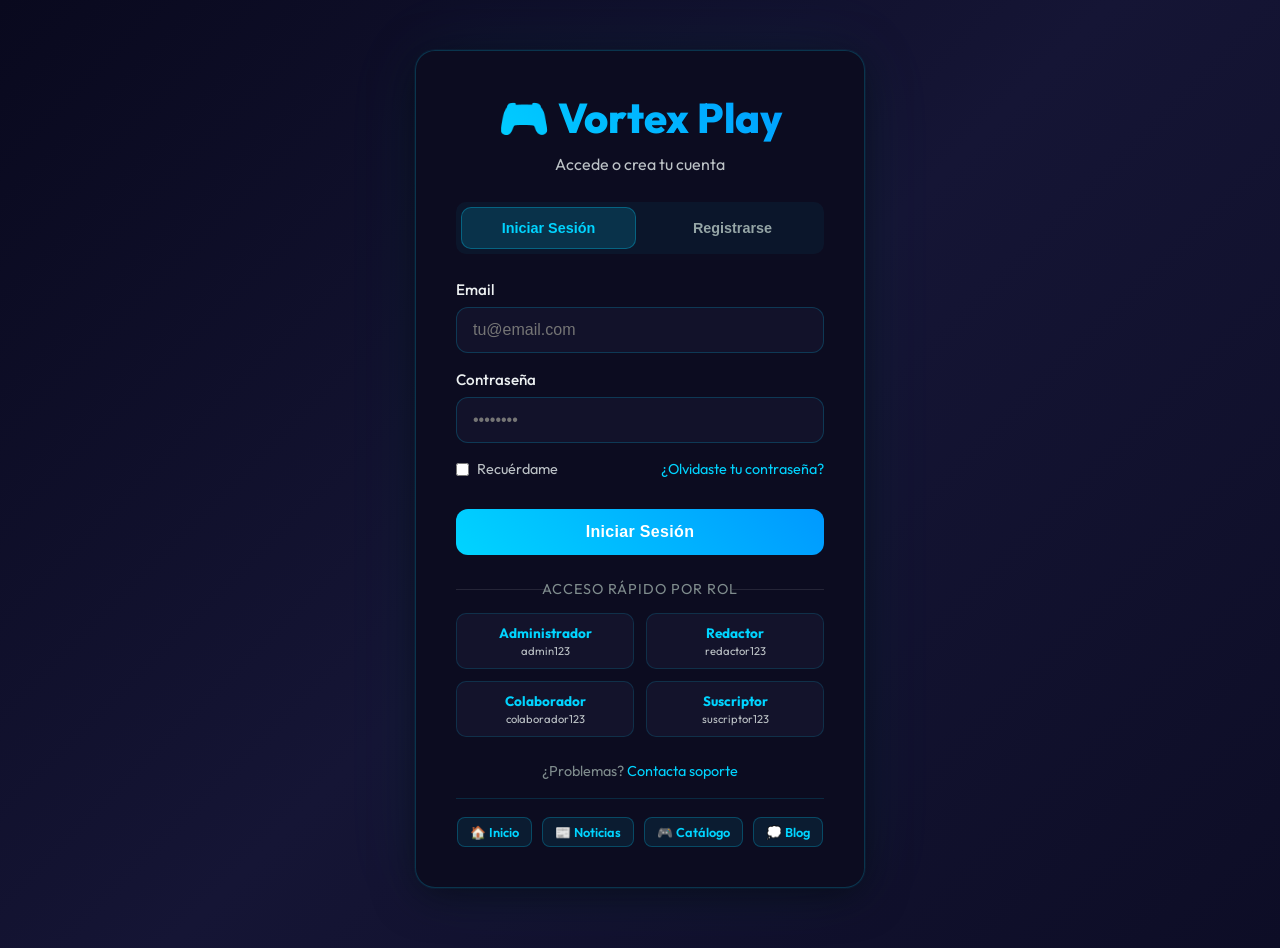
==== pages/auth.html @ ee18e9cb "Subiendo toda la estructura web" ====
<!DOCTYPE html>
<html lang="es">
<head>
    <meta charset="UTF-8">
    <meta name="viewport" content="width=device-width, initial-scale=1.0">
    <title>Acceder - Vortex Play</title>
    <link rel="stylesheet" href="../css/styles.css">
    <script src="../js/common.js"></script>
</head>
<body class="auth-body">

    <div class="auth-page-wrapper">
        <div class="auth-card">

            <div class="auth-header">
                <h1>🎮 Vortex Play</h1>
                <p data-i18n="auth.header.subtitle">Accede o crea tu cuenta</p>
            </div>

            <div class="auth-toggle">
                <button class="toggle-btn active" id="loginToggle" data-i18n="auth.toggle.login">Iniciar Sesión</button>
                <button class="toggle-btn" id="registerToggle" data-i18n="auth.toggle.register">Registrarse</button>
            </div>

            <!-- ── Login ── -->
            <form class="auth-form active" id="loginForm" novalidate>
                <div class="form-group">
                    <label for="loginEmail" data-i18n="auth.login.email">Email</label>
                    <input type="email" id="loginEmail" name="email" required
                           placeholder="tu@email.com" data-i18n-placeholder="contact.placeholder.email" autocomplete="email">
                    <span class="error-msg"></span>
                </div>

                <div class="form-group">
                    <label for="loginPassword" data-i18n="auth.login.password">Contraseña</label>
                    <input type="password" id="loginPassword" name="password" required
                           placeholder="••••••••" autocomplete="current-password">
                    <span class="error-msg"></span>
                </div>

                <div class="form-options">
                    <label class="remember-me">
                        <input type="checkbox" name="remember">
                        <span data-i18n="auth.login.remember">Recuérdame</span>
                    </label>
                    <a href="#" class="forgot-password" data-i18n="auth.login.forgot">¿Olvidaste tu contraseña?</a>
                </div>

                <button type="submit" class="btn-submit" data-i18n="auth.login.submit">Iniciar Sesión</button>

                <div class="quick-login-title" data-i18n="auth.quick.title">Acceso Rápido por Rol</div>
                <div class="quick-login-grid">
                    <div class="quick-login-card"
                         data-email="admin@gamehub.com"
                         data-password="admin123">
                        <div class="role-title" data-i18n="auth.quick.admin">Administrador</div>
                        <div class="role-desc">admin123</div>
                    </div>
                    <div class="quick-login-card"
                         data-email="redactor@gamehub.com"
                         data-password="redactor123">
                        <div class="role-title" data-i18n="auth.quick.writer">Redactor</div>
                        <div class="role-desc">redactor123</div>
                    </div>
                    <div class="quick-login-card"
                         data-email="colaborador@gamehub.com"
                         data-password="colaborador123">
                        <div class="role-title" data-i18n="auth.quick.collaborator">Colaborador</div>
                        <div class="role-desc">colaborador123</div>
                    </div>
                    <div class="quick-login-card"
                         data-email="suscriptor@gamehub.com"
                         data-password="suscriptor123">
                        <div class="role-title" data-i18n="auth.quick.subscriber">Suscriptor</div>
                        <div class="role-desc">suscriptor123</div>
                    </div>
                </div>
            </form>

            <!-- ── Registro ── -->
            <form class="auth-form" id="registerForm" novalidate>
                <div class="form-group">
                    <label for="registerName" data-i18n="auth.register.name">Nombre Completo</label>
                    <input type="text" id="registerName" name="name" required
                           placeholder="Tu nombre completo" data-i18n-placeholder="auth.placeholder.name" autocomplete="name">
                    <span class="error-msg"></span>
                </div>

                <div class="form-group">
                    <label for="registerEmail" data-i18n="auth.register.email">Email</label>
                    <input type="email" id="registerEmail" name="email" required
                           placeholder="tu@email.com" data-i18n-placeholder="contact.placeholder.email" autocomplete="email">
                    <span class="error-msg"></span>
                </div>

                <div class="form-group">
                    <label for="registerPassword" data-i18n="auth.register.password">Contraseña</label>
                    <input type="password" id="registerPassword" name="password" required
                           placeholder="Mínimo 8 caracteres" data-i18n-placeholder="auth.placeholder.password_min" autocomplete="new-password">
                    <span class="error-msg"></span>
                </div>

                <div class="form-group">
                    <label for="registerConfirm" data-i18n="auth.register.confirm">Confirmar Contraseña</label>
                    <input type="password" id="registerConfirm" name="confirm" required
                           placeholder="Repite tu contraseña" data-i18n-placeholder="auth.placeholder.confirm" autocomplete="new-password">
                    <span class="error-msg"></span>
                </div>

                <div class="form-group">
                    <label for="registerRole" data-i18n="auth.register.role">Tipo de Cuenta</label>
                    <select id="registerRole" name="role">
                        <option value="subscriber" data-i18n="auth.register.role.subscriber">Suscriptor (por defecto)</option>
                        <option value="collaborator" data-i18n="auth.register.role.collaborator">Colaborador</option>
                        <option value="writer" data-i18n="auth.register.role.writer">Redactor (requiere invitación)</option>
                    </select>
                </div>

                <label class="terms-check">
                    <input type="checkbox" name="terms" required>
                    <span data-i18n-html="auth.register.terms">Acepto los <a href="#" style="color:#00d4ff;">términos y condiciones</a></span>
                </label>

                <button type="submit" class="btn-submit" data-i18n="auth.register.submit">Crear Cuenta</button>
            </form>

            <div class="auth-footer">
                <p data-i18n-html="auth.footer.problems">¿Problemas? <a href="contact.html">Contacta soporte</a></p>
                <nav class="auth-quick-links" aria-label="Navegación rápida">
                    <a href="index.html">🏠 Inicio</a>
                    <a href="news.html">📰 Noticias</a>
                    <a href="games.html">🎮 Catálogo</a>
                    <a href="blog.html">💭 Blog</a>
                </nav>
            </div>

        </div>
    </div>

    <script src="../js/lang.js"></script>
    <script src="../js/auth.js"></script>
</body>
</html>
---- css/styles.css ----
@import url('https://fonts.googleapis.com/css2?family=Outfit:wght@300;400;600;700;800&display=swap');

/* Reset */
* {
    margin: 0;
    padding: 0;
    box-sizing: border-box;
}

body {
    font-family: 'Outfit', 'Segoe UI', Tahoma, Geneva, Verdana, sans-serif;
    background: linear-gradient(135deg, #09091e 0%, #151535 50%, #0d0d26 100%);
    color: #ecf0f1;
    min-height: 100vh;
    display: flex;
    flex-direction: column;
    justify-content: flex-start;
}

.container {
    width: 100%;
    max-width: 1200px;
    margin: 0 auto;
    padding: 20px;
    flex: 1;
}

header {
    text-align: center;
    margin-top: 20px;
    margin-bottom: 40px;
    animation: fadeInDown 0.8s ease-in-out;
}

header h1 {
    font-size: 2.8rem;
    margin-bottom: 10px;
    background: linear-gradient(45deg, #00d4ff, #0099ff, #00d4ff);
    background-size: 300% 300%;
    -webkit-background-clip: text;
    -webkit-text-fill-color: transparent;
    background-clip: text;
    animation: gradientShift 3s ease infinite;
    text-shadow: 0 0 15px rgba(0, 212, 255, 0.3);
}

@keyframes gradientShift {
    0%, 100% { background-position: 0% 50%; }
    50% { background-position: 100% 50%; }
}

header p {
    font-size: 1.1rem;
    color: #bdc3c7;
    margin-top: 10px;
}

/* Botones de navegación rápida */
.site-quick-nav {
    display: flex;
    flex-wrap: wrap;
    justify-content: center;
    gap: 14px;
    margin-bottom: 35px;
    padding: 0 10px;
}

.nav-page-btn {
    display: inline-flex;
    align-items: center;
    gap: 6px;
    padding: 12px 22px;
    background: rgba(0, 212, 255, 0.08);
    border: 1.5px solid rgba(0, 212, 255, 0.35);
    border-radius: 10px;
    color: #00d4ff;
    text-decoration: none;
    font-weight: 700;
    font-size: 0.95rem;
    transition: all 0.3s ease;
}

.nav-page-btn:hover {
    background: #00d4ff;
    color: #0c0c1e;
    box-shadow: 0 0 20px rgba(0, 212, 255, 0.45);
    transform: translateY(-2px);
}

.nav-page-btn.active {
    background: linear-gradient(135deg, #00d4ff, #0099ff);
    color: #0c0c1e;
    border-color: transparent;
    box-shadow: 0 0 18px rgba(0, 212, 255, 0.5);
}

main {
    width: 100%;
}

footer {
    text-align: center;
    padding: 30px;
    color: #7f8c8d;
    font-size: 0.9rem;
    width: 100%;
    border-top: 1px solid rgba(0, 212, 255, 0.1);
    margin-top: 60px;
}

/* Scrollbar */
::-webkit-scrollbar { width: 10px; }
::-webkit-scrollbar-track { background: rgba(15, 15, 35, 0.95); }
::-webkit-scrollbar-thumb {
    background: linear-gradient(180deg, #00d4ff, #0099ff);
    border-radius: 5px;
}
::-webkit-scrollbar-thumb:hover { background: #00f2ff; }


/* Navbar */
.navbar {
    background: rgba(15, 15, 35, 0.95);
    border-bottom: 2px solid rgba(0, 212, 255, 0.2);
    padding: 15px 0;
    position: sticky;
    top: 0;
    z-index: 1000;
    backdrop-filter: blur(10px);
    box-shadow: 0 5px 25px rgba(0, 0, 0, 0.5);
    width: 100%;
}

.navbar-container {
    max-width: 1400px;
    margin: 0 auto;
    padding: 0 30px;
    display: flex;
    justify-content: space-between;
    align-items: center;
}

.navbar-logo {
    font-size: 1.6rem;
    font-weight: 800;
    background: linear-gradient(45deg, #00d4ff, #0099ff);
    -webkit-background-clip: text;
    -webkit-text-fill-color: transparent;
    background-clip: text;
    text-decoration: none;
    letter-spacing: 1px;
}

.navbar-menu {
    display: flex;
    gap: 25px;
    align-items: center;
}

.navbar-link {
    color: #bdc3c7;
    text-decoration: none;
    transition: all 0.3s ease;
    font-weight: 600;
    padding: 8px 12px;
    border-radius: 6px;
}

.navbar-link:hover,
.navbar-link.active {
    color: #00d4ff;
    background: rgba(0, 212, 255, 0.08);
}

.navbar-user {
    display: flex;
    gap: 15px;
    align-items: center;
    padding-left: 20px;
    border-left: 1px solid rgba(0, 212, 255, 0.2);
}

.user-avatar-badge {
    width: 36px;
    height: 36px;
    background: linear-gradient(135deg, #00d4ff 0%, #0099ff 100%);
    border-radius: 50%;
    display: flex;
    align-items: center;
    justify-content: center;
    color: #fff;
    font-weight: 700;
    font-size: 0.9rem;
    box-shadow: 0 0 10px rgba(0, 212, 255, 0.4);
    border: 1px solid #ffffff33;
}

.user-name {
    color: #ecf0f1;
    font-weight: 600;
    font-size: 0.95rem;
}

.user-name small {
    display: block;
    color: #00d4ff;
    font-size: 0.75rem;
    font-weight: 700;
}

.btn-login-nav {
    padding: 8px 20px;
    background: rgba(0, 212, 255, 0.1);
    border: 1.5px solid rgba(0, 212, 255, 0.4);
    color: #00d4ff;
    border-radius: 20px;
    font-weight: 600;
    cursor: pointer;
    text-decoration: none;
    transition: all 0.3s ease;
}

.btn-login-nav:hover {
    background: #00d4ff;
    color: #0c0c1e;
    box-shadow: 0 0 15px rgba(0, 212, 255, 0.4);
    transform: translateY(-1px);
}

.btn-logout-nav {
    padding: 6px 14px;
    background: rgba(231, 76, 60, 0.2);
    border: 1px solid rgba(231, 76, 60, 0.5);
    color: #e74c3c;
    border-radius: 6px;
    cursor: pointer;
    font-weight: 600;
    font-size: 0.85rem;
    transition: all 0.3s ease;
}

.btn-logout-nav:hover {
    background: #e74c3c;
    color: #fff;
    box-shadow: 0 0 15px rgba(231, 76, 60, 0.4);
}

.navbar-toggle {
    display: none;
    flex-direction: column;
    justify-content: space-between;
    width: 25px;
    height: 18px;
    cursor: pointer;
}

.navbar-toggle span {
    display: block;
    height: 2px;
    width: 100%;
    background-color: #00d4ff;
    border-radius: 2px;
    transition: all 0.3s ease;
}


/* Carousel (index.html) */
.rgb-frame {
    position: relative;
    width: 100%;
    max-width: 1000px;
    padding: 4px;
    border-radius: 15px;
    background: linear-gradient(45deg, #ff0000, #ff7f00, #00ff00, #0012ff, #7f00ff, #ff0000);
    background-size: 400% 400%;
    animation: rgbGradient 6s ease infinite;
    box-shadow: 0 0 40px rgba(0, 212, 255, 0.3);
    margin: 0 auto;
}

@keyframes rgbGradient {
    0%, 100% { background-position: 0% 50%; }
    50% { background-position: 100% 50%; }
}

.news-carousel {
    position: relative;
    width: 100%;
    height: 550px;
    background: rgba(10, 10, 26, 0.95);
    border-radius: 12px;
    overflow: hidden;
    backdrop-filter: blur(10px);
    display: flex;
    align-items: center;
    justify-content: center;
}

.carousel-content {
    position: relative;
    width: 100%;
    height: 100%;
}

.news-item {
    position: absolute;
    width: 100%;
    height: 100%;
    opacity: 0;
    transform: translateX(100%);
    transition: opacity 0.7s ease, transform 0.7s cubic-bezier(0.68, -0.55, 0.265, 1.55);
    pointer-events: none;
    overflow: hidden;
}

.news-item.active {
    opacity: 1;
    transform: translateX(0);
    pointer-events: auto;
}

.news-item.prev {
    transform: translateX(-100%);
}

/* Fondo hero: ocupa todo el contenedor */
.news-item-bg {
    position: absolute;
    inset: 0;
    background-size: cover !important;
    background-position: center !important;
    transform: scale(1.06);
    transition: transform 6s ease;
    z-index: 1;
}

.news-item.active .news-item-bg {
    transform: scale(1);
}

/* Texto superpuesto en la parte inferior */
.news-item-content {
    position: absolute;
    bottom: 0;
    left: 0;
    width: 100%;
    padding: 2rem 2.5rem;
    background: linear-gradient(
        to top,
        rgba(0, 0, 0, 0.92) 0%,
        rgba(0, 0, 0, 0.55) 55%,
        transparent 100%
    );
    z-index: 2;
}

.news-badge {
    display: inline-block;
    font-size: 0.78rem;
    font-weight: 700;
    color: #00d4ff;
    margin-bottom: 12px;
    padding: 5px 12px;
    background: rgba(0, 212, 255, 0.18);
    border-radius: 20px;
    width: fit-content;
    border: 1px solid rgba(0, 212, 255, 0.35);
    letter-spacing: 0.04em;
    text-transform: uppercase;
}

.news-title {
    font-size: 2.1rem;
    font-weight: 800;
    margin-bottom: 10px;
    color: #fff;
    line-height: 1.25;
    text-shadow: 0 2px 12px rgba(0, 0, 0, 0.6);
}

.news-meta {
    display: flex;
    gap: 16px;
    margin-bottom: 14px;
    flex-wrap: wrap;
    align-items: center;
}

.news-date,
.news-category {
    font-size: 0.85rem;
    color: rgba(255, 255, 255, 0.7);
}

.news-category {
    padding: 3px 10px;
    background: rgba(0, 212, 255, 0.15);
    border-radius: 4px;
    color: #00d4ff;
    font-weight: 600;
}

.news-body p {
    font-size: 0.97rem;
    line-height: 1.65;
    color: rgba(255, 255, 255, 0.82);
    margin-bottom: 14px;
    max-width: 680px;
}

.nav-button {
    position: absolute;
    top: 50%;
    transform: translateY(-50%);
    background: rgba(0, 212, 255, 0.1);
    border: 2px solid rgba(0, 212, 255, 0.4);
    color: #00d4ff;
    width: 50px;
    height: 50px;
    border-radius: 50%;
    cursor: pointer;
    font-size: 1.5rem;
    display: flex;
    align-items: center;
    justify-content: center;
    transition: all 0.3s ease;
    z-index: 10;
}

.nav-button:hover {
    background: rgba(0, 212, 255, 0.3);
    border-color: #00d4ff;
    box-shadow: 0 0 20px rgba(0, 212, 255, 0.6);
    transform: translateY(-50%) scale(1.1);
}

.nav-button.prev { left: 15px; }
.nav-button.next { right: 15px; }

.carousel-indicators {
    position: absolute;
    bottom: 20px;
    left: 50%;
    transform: translateX(-50%);
    display: flex;
    gap: 10px;
    z-index: 10;
}

.indicator {
    width: 10px;
    height: 10px;
    border-radius: 50%;
    background: rgba(255, 255, 255, 0.3);
    cursor: pointer;
    transition: all 0.3s ease;
    border: 2px solid rgba(0, 212, 255, 0.3);
}

.indicator.active {
    background: #00d4ff;
    box-shadow: 0 0 10px rgba(0, 212, 255, 0.8);
    width: 12px;
    height: 12px;
}


/* Auth (login.html) */
.auth-body {
    display: flex;
    flex-direction: column;
    min-height: 100vh;
}

.auth-container {
    display: flex;
    width: 100%;
    max-width: 1100px;
    gap: 40px;
    padding: 40px 20px;
    margin: 40px auto;
    flex: 1;
}

.auth-box {
    flex: 1.2;
    background: rgba(15, 15, 35, 0.95);
    border-radius: 15px;
    padding: 40px;
    border: 2px solid rgba(0, 212, 255, 0.2);
    box-shadow: 0 0 45px rgba(0, 212, 255, 0.15);
    backdrop-filter: blur(10px);
}

.auth-header {
    text-align: center;
    margin-bottom: 30px;
}

.auth-header h1 {
    font-size: 2.6rem;
    background: linear-gradient(45deg, #00d4ff, #0099ff);
    -webkit-background-clip: text;
    -webkit-text-fill-color: transparent;
    background-clip: text;
    margin-bottom: 10px;
    font-weight: 800;
}

.auth-header p {
    color: #bdc3c7;
    font-size: 1rem;
}

.auth-toggle {
    display: flex;
    gap: 10px;
    margin-bottom: 30px;
    background: rgba(0, 212, 255, 0.05);
    border-radius: 10px;
    padding: 5px;
}

.toggle-btn {
    flex: 1;
    padding: 12px;
    background: transparent;
    border: none;
    color: #95a5a6;
    font-weight: 600;
    cursor: pointer;
    border-radius: 8px;
    transition: all 0.3s ease;
}

.toggle-btn.active {
    background: rgba(0, 212, 255, 0.15);
    color: #00d4ff;
    border: 1px solid rgba(0, 212, 255, 0.3);
}

.auth-form { display: none; }

.auth-form.active {
    display: block;
    animation: fadeIn 0.3s ease;
}

@keyframes fadeIn {
    from { opacity: 0; }
    to { opacity: 1; }
}

.form-group { margin-bottom: 20px; }

.form-group label {
    display: block;
    margin-bottom: 8px;
    color: #ecf0f1;
    font-weight: 500;
    font-size: 0.95rem;
}

.form-group input,
.form-group select,
.form-group textarea {
    width: 100%;
    padding: 12px;
    background: rgba(20, 20, 45, 0.8);
    border: 1px solid rgba(0, 212, 255, 0.2);
    border-radius: 8px;
    color: #ecf0f1;
    font-size: 1rem;
    transition: all 0.3s ease;
}

.form-group input:focus,
.form-group select:focus,
.form-group textarea:focus {
    outline: none;
    border-color: #00d4ff;
    box-shadow: 0 0 10px rgba(0, 212, 255, 0.3);
    background: rgba(20, 20, 45, 0.95);
}

.error-msg {
    display: none;
    color: #e74c3c;
    font-size: 0.85rem;
    margin-top: 5px;
}

.form-options {
    display: flex;
    justify-content: space-between;
    align-items: center;
    margin-bottom: 25px;
    font-size: 0.9rem;
}

.remember-me {
    display: flex;
    align-items: center;
    gap: 8px;
    cursor: pointer;
    color: #bdc3c7;
}

.remember-me input { width: auto; cursor: pointer; }

.forgot-password {
    color: #00d4ff;
    text-decoration: none;
    transition: color 0.3s ease;
}

.forgot-password:hover {
    color: #00f2ff;
    text-decoration: underline;
}

.terms-check {
    display: flex;
    align-items: center;
    gap: 10px;
    margin-bottom: 25px;
    color: #95a5a6;
    font-size: 0.9rem;
    cursor: pointer;
}

.terms-check input { width: auto; cursor: pointer; }

.btn-submit {
    width: 100%;
    padding: 14px;
    background: linear-gradient(45deg, #00d4ff, #0099ff);
    border: none;
    border-radius: 8px;
    color: #fff;
    font-weight: 700;
    font-size: 1rem;
    cursor: pointer;
    transition: all 0.3s ease;
}

.btn-submit:hover {
    transform: translateY(-2px);
    box-shadow: 0 10px 30px rgba(0, 212, 255, 0.4);
}

.btn-submit:active { transform: translateY(0); }

.auth-footer {
    text-align: center;
    margin-top: 25px;
    color: #7f8c8d;
    font-size: 0.9rem;
}

.auth-footer a { color: #00d4ff; text-decoration: none; }
.auth-footer a:hover { text-decoration: underline; }

.auth-quick-links {
    display: flex;
    flex-wrap: wrap;
    justify-content: center;
    gap: 10px;
    margin-top: 18px;
    padding-top: 18px;
    border-top: 1px solid rgba(0, 212, 255, 0.15);
}

.auth-quick-links a {
    padding: 6px 12px;
    background: rgba(0, 212, 255, 0.08);
    border: 1px solid rgba(0, 212, 255, 0.25);
    border-radius: 8px;
    font-size: 0.8rem;
    font-weight: 600;
    text-decoration: none;
    transition: all 0.3s ease;
}

.auth-quick-links a:hover {
    background: rgba(0, 212, 255, 0.2);
}

.auth-decoration {
    flex: 1;
    display: flex;
    flex-direction: column;
    justify-content: center;
    gap: 30px;
}

.decoration-item {
    background: rgba(0, 212, 255, 0.03);
    border: 1px solid rgba(0, 212, 255, 0.15);
    border-radius: 12px;
    padding: 35px;
    box-shadow: 0 10px 30px rgba(0, 0, 0, 0.2);
}

.decoration-item h2 {
    font-size: 1.8rem;
    color: #00d4ff;
    margin-bottom: 15px;
}

.decoration-item p {
    color: #bdc3c7;
    line-height: 1.6;
    font-size: 1rem;
}

.quick-login-title {
    text-align: center;
    font-size: 0.9rem;
    color: #7f8c8d;
    text-transform: uppercase;
    letter-spacing: 1px;
    margin: 25px 0 15px;
    position: relative;
}

.quick-login-title::before,
.quick-login-title::after {
    content: "";
    position: absolute;
    top: 50%;
    width: 25%;
    height: 1px;
    background: rgba(255, 255, 255, 0.1);
}
.quick-login-title::before { left: 0; }
.quick-login-title::after { right: 0; }

.quick-login-grid {
    display: grid;
    grid-template-columns: repeat(2, 1fr);
    gap: 12px;
    margin-bottom: 10px;
}

.quick-login-card {
    background: rgba(30, 30, 60, 0.4);
    border: 1px solid rgba(0, 212, 255, 0.15);
    border-radius: 8px;
    padding: 10px;
    cursor: pointer;
    text-align: center;
    transition: all 0.3s cubic-bezier(0.25, 0.8, 0.25, 1);
}

.quick-login-card:hover {
    background: rgba(0, 212, 255, 0.1);
    border-color: #00d4ff;
    transform: translateY(-2px);
    box-shadow: 0 4px 15px rgba(0, 212, 255, 0.2);
}

.quick-login-card .role-title {
    font-weight: 700;
    color: #00d4ff;
    font-size: 0.85rem;
    margin-bottom: 2px;
}

.quick-login-card .role-desc {
    font-size: 0.7rem;
    color: #bdc3c7;
}


/* Dashboard */
.dashboard-container {
    display: flex;
    max-width: 1400px;
    margin: 0 auto;
    gap: 30px;
    padding: 40px 30px;
    min-height: calc(100vh - 80px);
}

.sidebar {
    width: 280px;
    background: rgba(20, 20, 45, 0.6);
    border-radius: 12px;
    border: 1px solid rgba(0, 212, 255, 0.15);
    padding: 25px;
    height: fit-content;
    position: sticky;
    top: 100px;
    backdrop-filter: blur(5px);
}

.user-profile {
    text-align: center;
    margin-bottom: 30px;
    padding-bottom: 25px;
    border-bottom: 1px solid rgba(0, 212, 255, 0.15);
}

.profile-avatar {
    width: 80px;
    height: 80px;
    margin: 0 auto 15px;
    background: linear-gradient(135deg, #00d4ff 0%, #0099ff 100%);
    border-radius: 50%;
    display: flex;
    align-items: center;
    justify-content: center;
    font-size: 2.2rem;
    color: #fff;
    font-weight: 800;
    box-shadow: 0 0 20px rgba(0, 212, 255, 0.3);
    border: 2px solid #ffffff22;
}

.user-profile h3 {
    color: #ecf0f1;
    margin-bottom: 5px;
    font-size: 1.2rem;
}

.profile-role {
    color: #00d4ff;
    font-size: 0.85rem;
    font-weight: 700;
    text-transform: uppercase;
    letter-spacing: 1px;
}

.sidebar-menu h4 {
    color: #00d4ff;
    font-size: 0.75rem;
    text-transform: uppercase;
    margin-top: 20px;
    margin-bottom: 12px;
    letter-spacing: 1px;
    font-weight: 700;
    opacity: 0.8;
}

.sidebar-link {
    display: block;
    padding: 12px 15px;
    color: #bdc3c7;
    text-decoration: none;
    border-radius: 8px;
    transition: all 0.3s ease;
    margin-bottom: 8px;
    font-weight: 600;
    font-size: 0.95rem;
}

.sidebar-link:hover,
.sidebar-link.active {
    background: rgba(0, 212, 255, 0.1);
    color: #00d4ff;
    border-left: 3px solid #00d4ff;
    padding-left: 18px;
}

.sidebar-section.hidden { display: none !important; }

.dashboard-content { flex: 1; }

.content-section {
    display: none;
    animation: fadeIn 0.3s ease;
}

.content-section.active { display: block; }

.section-header {
    margin-bottom: 30px;
    display: flex;
    justify-content: space-between;
    align-items: center;
    flex-wrap: wrap;
    gap: 15px;
}

.section-header h1 {
    font-size: 2.2rem;
    color: #ecf0f1;
    font-weight: 800;
}

.section-header p {
    color: #bdc3c7;
    margin-top: 5px;
    width: 100%;
}

.dashboard-grid {
    display: grid;
    grid-template-columns: repeat(auto-fit, minmax(220px, 1fr));
    gap: 20px;
    margin-bottom: 40px;
}

.stat-card {
    background: rgba(20, 20, 45, 0.6);
    border: 1px solid rgba(0, 212, 255, 0.15);
    border-radius: 12px;
    padding: 20px;
    display: flex;
    gap: 20px;
    align-items: center;
    transition: all 0.3s ease;
}

.stat-card:hover {
    border-color: #00d4ff;
    box-shadow: 0 0 20px rgba(0, 212, 255, 0.15);
    transform: translateY(-5px);
}

.stat-icon { font-size: 2.5rem; }

.stat-info h3 {
    color: #95a5a6;
    font-size: 0.85rem;
    margin-bottom: 5px;
    text-transform: uppercase;
    letter-spacing: 0.5px;
}

.stat-number {
    color: #00d4ff;
    font-size: 1.8rem;
    font-weight: 800;
}

.recent-activity {
    background: rgba(20, 20, 45, 0.6);
    border: 1px solid rgba(0, 212, 255, 0.15);
    border-radius: 12px;
    padding: 25px;
}

.recent-activity h2 {
    color: #ecf0f1;
    margin-bottom: 20px;
    font-size: 1.3rem;
    font-weight: 700;
}

.activity-list {
    display: flex;
    flex-direction: column;
    gap: 15px;
}

.activity-item {
    padding: 15px;
    background: rgba(0, 212, 255, 0.03);
    border-left: 3px solid #00d4ff;
    border-radius: 6px;
}

.activity-time {
    color: #7f8c8d;
    font-size: 0.85rem;
    font-weight: 600;
}

.activity-item p {
    color: #bdc3c7;
    margin-top: 5px;
    font-size: 0.95rem;
}

.profile-form {
    background: rgba(20, 20, 45, 0.6);
    border: 1px solid rgba(0, 212, 255, 0.15);
    border-radius: 12px;
    padding: 30px;
}

.form-input {
    width: 100%;
    padding: 12px;
    background: rgba(10, 10, 25, 0.8);
    border: 1px solid rgba(0, 212, 255, 0.2);
    border-radius: 8px;
    color: #ecf0f1;
    font-size: 1rem;
    margin-bottom: 8px;
    transition: all 0.3s ease;
}

.form-input:focus {
    outline: none;
    border-color: #00d4ff;
    box-shadow: 0 0 10px rgba(0, 212, 255, 0.2);
}

.favorites-grid {
    display: grid;
    grid-template-columns: repeat(auto-fill, minmax(260px, 1fr));
    gap: 25px;
}

.favorite-card {
    background: rgba(20, 20, 45, 0.6);
    border: 1px solid rgba(0, 212, 255, 0.15);
    border-radius: 12px;
    overflow: hidden;
    transition: all 0.3s ease;
}

.favorite-card:hover {
    border-color: #00d4ff;
    transform: translateY(-8px);
    box-shadow: 0 8px 25px rgba(0, 212, 255, 0.2);
}

.fav-image {
    width: 100%;
    height: 150px;
    background-size: cover;
    background-position: center;
}

.favorite-card h3 {
    color: #ecf0f1;
    padding: 15px 15px 5px;
    font-size: 1.1rem;
    font-weight: 700;
}

.favorite-card p {
    color: #95a5a6;
    padding: 0 15px;
    font-size: 0.9rem;
}

.fav-rating {
    color: #00d4ff;
    padding: 15px;
    font-weight: 700;
    display: flex;
    justify-content: space-between;
    align-items: center;
}

.btn-remove-fav {
    background: none;
    border: none;
    color: #e74c3c;
    cursor: pointer;
    font-size: 0.9rem;
    font-weight: 600;
}

.btn-remove-fav:hover { text-decoration: underline; }

.news-management-table,
.users-management-table {
    background: rgba(20, 20, 45, 0.6);
    border: 1px solid rgba(0, 212, 255, 0.15);
    border-radius: 12px;
    overflow: hidden;
    margin-bottom: 30px;
}

table { width: 100%; border-collapse: collapse; }

table thead {
    background: rgba(0, 212, 255, 0.08);
    border-bottom: 2px solid rgba(0, 212, 255, 0.2);
}

table th {
    padding: 15px;
    text-align: left;
    color: #00d4ff;
    font-weight: 700;
}

table td {
    padding: 15px;
    color: #bdc3c7;
    border-bottom: 1px solid rgba(0, 212, 255, 0.1);
}

table tr:hover { background: rgba(0, 212, 255, 0.03); }

.badge {
    padding: 6px 12px;
    border-radius: 20px;
    font-size: 0.8rem;
    font-weight: 700;
    text-transform: uppercase;
}

.badge.published {
    background: rgba(46, 204, 113, 0.2);
    color: #2ecc71;
    border: 1px solid rgba(46, 204, 113, 0.4);
}

.badge.draft {
    background: rgba(241, 196, 15, 0.2);
    color: #f1c40f;
    border: 1px solid rgba(241, 196, 15, 0.4);
}

.badge.active {
    background: rgba(46, 204, 113, 0.2);
    color: #2ecc71;
    border: 1px solid rgba(46, 204, 113, 0.4);
}

.btn-small {
    padding: 6px 12px;
    background: rgba(0, 212, 255, 0.1);
    border: 1px solid rgba(0, 212, 255, 0.4);
    color: #00d4ff;
    border-radius: 6px;
    cursor: pointer;
    margin-right: 5px;
    font-weight: 600;
    font-size: 0.8rem;
    transition: all 0.3s ease;
}

.btn-small:hover {
    background: #00d4ff;
    color: #0c0c1e;
    box-shadow: 0 0 10px rgba(0, 212, 255, 0.3);
}

.btn-small.danger {
    background: rgba(231, 76, 60, 0.1);
    border-color: rgba(231, 76, 60, 0.4);
    color: #e74c3c;
}

.btn-small.danger:hover {
    background: #e74c3c;
    color: #fff;
    box-shadow: 0 0 10px rgba(231, 76, 60, 0.3);
}

.btn-primary {
    padding: 12px 25px;
    background: linear-gradient(45deg, #00d4ff, #0099ff);
    border: none;
    border-radius: 8px;
    color: #fff;
    font-weight: 700;
    cursor: pointer;
    transition: all 0.3s ease;
}

.btn-primary:hover {
    transform: translateY(-2px);
    box-shadow: 0 8px 25px rgba(0, 212, 255, 0.4);
}


/* Catálogo de juegos */
.games-container {
    max-width: 1400px;
    margin: 0 auto;
    padding: 40px 30px;
}

.games-header {
    text-align: center;
    margin-bottom: 50px;
}

.games-header h1 {
    font-size: 2.8rem;
    background: linear-gradient(45deg, #00d4ff, #0099ff);
    -webkit-background-clip: text;
    -webkit-text-fill-color: transparent;
    background-clip: text;
    margin-bottom: 15px;
    font-weight: 800;
}

.games-header p {
    color: #bdc3c7;
    font-size: 1.1rem;
}

.games-content { display: flex; gap: 30px; }

.games-sidebar {
    width: 280px;
    position: sticky;
    top: 100px;
    height: fit-content;
}

.search-box { margin-bottom: 30px; }

.search-input {
    width: 100%;
    padding: 12px 15px;
    background: rgba(20, 20, 45, 0.8);
    border: 2px solid rgba(0, 212, 255, 0.2);
    border-radius: 8px;
    color: #ecf0f1;
    font-size: 1rem;
    transition: all 0.3s ease;
}

.search-input:focus {
    outline: none;
    border-color: #00d4ff;
    box-shadow: 0 0 15px rgba(0, 212, 255, 0.25);
}

.filter-section {
    margin-bottom: 30px;
    background: rgba(20, 20, 45, 0.6);
    border: 1px solid rgba(0, 212, 255, 0.15);
    border-radius: 10px;
    padding: 20px;
}

.filter-section h3 {
    color: #00d4ff;
    font-size: 0.95rem;
    margin-bottom: 15px;
    text-transform: uppercase;
    font-weight: 700;
    letter-spacing: 0.5px;
}

.filter-select {
    width: 100%;
    padding: 10px;
    background: rgba(10, 10, 25, 0.8);
    border: 1px solid rgba(0, 212, 255, 0.25);
    border-radius: 6px;
    color: #ecf0f1;
    cursor: pointer;
    transition: all 0.3s ease;
    font-family: inherit;
}

.filter-select:hover { border-color: #00d4ff; }

.filter-label {
    display: flex;
    align-items: center;
    gap: 10px;
    color: #bdc3c7;
    margin-bottom: 12px;
    cursor: pointer;
    transition: color 0.3s ease;
    font-size: 0.95rem;
}

.filter-label:hover { color: #00d4ff; }

.filter-label input {
    cursor: pointer;
    width: 18px;
    height: 18px;
}

.games-grid {
    flex: 1;
    display: grid;
    grid-template-columns: repeat(auto-fill, minmax(310px, 1fr));
    gap: 30px;
}

.game-card {
    background: rgba(20, 20, 45, 0.6);
    border: 1px solid rgba(0, 212, 255, 0.15);
    border-radius: 12px;
    overflow: hidden;
    transition: all 0.3s ease;
    display: flex;
    flex-direction: column;
}

.game-card:hover {
    transform: translateY(-8px);
    border-color: #00d4ff;
    box-shadow: 0 10px 30px rgba(0, 212, 255, 0.2);
}

.game-image {
    width: 100%;
    height: 200px;
    background-size: cover;
    background-position: center;
}

.game-info {
    padding: 20px;
    display: flex;
    flex-direction: column;
    flex: 1;
}

.game-title {
    color: #ecf0f1;
    font-size: 1.2rem;
    font-weight: 700;
    margin-bottom: 5px;
}

.game-studio {
    color: #95a5a6;
    font-size: 0.85rem;
    margin-bottom: 15px;
}

.game-ratings {
    display: flex;
    gap: 15px;
    margin-bottom: 15px;
    padding-bottom: 15px;
    border-bottom: 1px solid rgba(0, 212, 255, 0.15);
}

.rating-item { flex: 1; }

.rating-label {
    display: block;
    color: #7f8c8d;
    font-size: 0.75rem;
    text-transform: uppercase;
    margin-bottom: 3px;
    font-weight: 700;
}

.rating-score {
    display: block;
    color: #00d4ff;
    font-weight: 700;
    font-size: 0.95rem;
}

.game-description {
    color: #bdc3c7;
    font-size: 0.9rem;
    line-height: 1.5;
    margin-bottom: 15px;
    flex: 1;
}

.game-tags {
    display: flex;
    flex-wrap: wrap;
    gap: 8px;
    margin-bottom: 20px;
}

.tag {
    padding: 4px 10px;
    background: rgba(0, 212, 255, 0.08);
    border: 1px solid rgba(0, 212, 255, 0.25);
    border-radius: 12px;
    color: #00d4ff;
    font-size: 0.75rem;
    font-weight: 600;
}

.btn-favorite {
    width: 100%;
    padding: 12px;
    background: rgba(0, 212, 255, 0.08);
    border: 1px solid rgba(0, 212, 255, 0.3);
    border-radius: 8px;
    color: #00d4ff;
    font-weight: 700;
    cursor: pointer;
    transition: all 0.3s ease;
}

.btn-favorite:hover {
    background: rgba(0, 212, 255, 0.2);
    box-shadow: 0 0 15px rgba(0, 212, 255, 0.3);
}

.btn-favorite.active {
    background: #00d4ff;
    color: #0c0c1e;
    border-color: #00d4ff;
    box-shadow: 0 0 15px rgba(0, 212, 255, 0.4);
}


/* Noticias */
.news-container {
    max-width: 1400px;
    margin: 0 auto;
    padding: 40px 30px;
}

.news-header {
    text-align: center;
    margin-bottom: 50px;
}

.news-header h1 {
    font-size: 2.8rem;
    background: linear-gradient(45deg, #00d4ff, #0099ff);
    -webkit-background-clip: text;
    -webkit-text-fill-color: transparent;
    background-clip: text;
    margin-bottom: 15px;
    font-weight: 800;
}

.news-header p {
    color: #bdc3c7;
    font-size: 1.1rem;
}

.news-content { display: flex; gap: 30px; }

.news-sidebar {
    width: 280px;
    position: sticky;
    top: 100px;
    height: fit-content;
}

.categories-section,
.trending-section {
    background: rgba(20, 20, 45, 0.6);
    border: 1px solid rgba(0, 212, 255, 0.15);
    border-radius: 10px;
    padding: 20px;
    margin-bottom: 25px;
}

.categories-section h3,
.trending-section h3 {
    color: #00d4ff;
    font-size: 0.95rem;
    margin-bottom: 15px;
    text-transform: uppercase;
    font-weight: 700;
    letter-spacing: 0.5px;
}

.category-list { list-style: none; }

.category-link {
    display: block;
    padding: 10px 12px;
    color: #bdc3c7;
    text-decoration: none;
    border-radius: 6px;
    transition: all 0.3s ease;
    margin-bottom: 8px;
    font-weight: 600;
}

.category-link:hover,
.category-link.active {
    background: rgba(0, 212, 255, 0.1);
    color: #00d4ff;
    border-left: 3px solid #00d4ff;
    padding-left: 15px;
}

.trending-list {
    display: flex;
    flex-direction: column;
    gap: 12px;
}

.trending-item {
    display: flex;
    gap: 12px;
    padding: 12px;
    background: rgba(0, 212, 255, 0.03);
    border-radius: 6px;
    text-decoration: none;
    transition: all 0.3s ease;
    border-left: 3px solid transparent;
}

.trending-item:hover {
    background: rgba(0, 212, 255, 0.1);
    border-left-color: #00d4ff;
}

.trend-count {
    display: flex;
    align-items: center;
    justify-content: center;
    width: 28px;
    height: 28px;
    background: rgba(0, 212, 255, 0.15);
    border-radius: 50%;
    color: #00d4ff;
    font-weight: 700;
    font-size: 0.85rem;
    flex-shrink: 0;
}

.trend-text {
    display: flex;
    align-items: center;
    color: #bdc3c7;
    font-size: 0.9rem;
    font-weight: 600;
}

.news-grid {
    flex: 1;
    display: grid;
    grid-template-columns: repeat(auto-fill, minmax(310px, 1fr));
    gap: 30px;
}

.news-article {
    background: rgba(20, 20, 45, 0.6);
    border: 1px solid rgba(0, 212, 255, 0.15);
    border-radius: 12px;
    overflow: hidden;
    transition: all 0.3s ease;
    display: flex;
    flex-direction: column;
}

.news-article:hover {
    transform: translateY(-8px);
    border-color: #00d4ff;
    box-shadow: 0 10px 25px rgba(0, 212, 255, 0.15);
}

.news-article.featured {
    grid-column: 1 / -1;
    display: flex;
    flex-direction: row;
    max-height: 320px;
}

.news-article.featured .article-image {
    min-width: 420px;
    height: 100%;
}

.article-image {
    width: 100%;
    height: 200px;
    background-size: cover;
    background-position: center;
    background-repeat: no-repeat;
}

.article-content {
    padding: 25px;
    display: flex;
    flex-direction: column;
    flex: 1;
}

.news-article.featured .article-content {
    flex: 1;
    display: flex;
    flex-direction: column;
    justify-content: space-between;
}

.article-category {
    display: inline-block;
    padding: 4px 10px;
    background: rgba(0, 212, 255, 0.15);
    border-radius: 12px;
    color: #00d4ff;
    font-size: 0.75rem;
    font-weight: 700;
    margin-bottom: 12px;
    width: fit-content;
    text-transform: uppercase;
}

.article-title {
    color: #ecf0f1;
    font-size: 1.3rem;
    font-weight: 700;
    line-height: 1.4;
    margin-bottom: 12px;
}

.news-article.featured .article-title { font-size: 1.8rem; }

.article-excerpt {
    color: #bdc3c7;
    font-size: 0.95rem;
    line-height: 1.6;
    margin-bottom: 15px;
    flex: 1;
}

.article-meta {
    display: flex;
    gap: 15px;
    flex-wrap: wrap;
    margin-bottom: 15px;
    font-size: 0.85rem;
    color: #95a5a6;
    font-weight: 500;
}

.btn-read-more {
    display: inline-block;
    padding: 10px 20px;
    background: rgba(0, 212, 255, 0.08);
    border: 1px solid rgba(0, 212, 255, 0.3);
    border-radius: 8px;
    color: #00d4ff;
    text-decoration: none;
    font-weight: 700;
    font-size: 0.9rem;
    transition: all 0.3s ease;
    width: fit-content;
}

.btn-read-more:hover {
    background: rgba(0, 212, 255, 0.25);
    box-shadow: 0 0 15px rgba(0, 212, 255, 0.3);
}


/* Blog */
.blog-container {
    max-width: 1300px;
    margin: 0 auto;
    padding: 40px 30px;
}

.blog-header {
    text-align: center;
    margin-bottom: 50px;
}

.blog-header h1 {
    font-size: 2.8rem;
    background: linear-gradient(45deg, #00d4ff, #0099ff);
    -webkit-background-clip: text;
    -webkit-text-fill-color: transparent;
    background-clip: text;
    margin-bottom: 15px;
    font-weight: 800;
}

.blog-header p {
    color: #bdc3c7;
    font-size: 1.1rem;
}

.blog-content { display: flex; gap: 40px; }

.blog-sidebar {
    width: 300px;
    position: sticky;
    top: 100px;
    height: fit-content;
}

.about-section,
.featured-authors {
    background: rgba(20, 20, 45, 0.6);
    border: 1px solid rgba(0, 212, 255, 0.15);
    border-radius: 10px;
    padding: 20px;
    margin-bottom: 25px;
}

.about-section h3,
.featured-authors h3 {
    color: #00d4ff;
    font-size: 0.95rem;
    margin-bottom: 15px;
    text-transform: uppercase;
    font-weight: 700;
    letter-spacing: 0.5px;
}

.about-section p {
    color: #bdc3c7;
    font-size: 0.9rem;
    line-height: 1.6;
}

.author-list {
    display: flex;
    flex-direction: column;
    gap: 15px;
}

.author-card {
    background: rgba(0, 212, 255, 0.03);
    border: 1px solid rgba(0, 212, 255, 0.1);
    border-radius: 8px;
    padding: 15px;
    text-align: center;
    transition: all 0.3s ease;
}

.author-card:hover {
    background: rgba(0, 212, 255, 0.1);
    transform: translateY(-3px);
}

.author-avatar {
    font-size: 2.5rem;
    margin-bottom: 8px;
}

.author-card h4 {
    color: #ecf0f1;
    font-size: 1rem;
    margin-bottom: 5px;
    font-weight: 700;
}

.author-card p {
    color: #00d4ff;
    font-size: 0.8rem;
    font-weight: 700;
}

.blog-posts {
    flex: 1;
    display: flex;
    flex-direction: column;
    gap: 45px;
}

.blog-post {
    background: rgba(20, 20, 45, 0.6);
    border: 1px solid rgba(0, 212, 255, 0.15);
    border-radius: 12px;
    overflow: hidden;
}

.blog-post:hover {
    border-color: #00d4ff;
    box-shadow: 0 10px 25px rgba(0, 212, 255, 0.15);
}

.post-header {
    display: flex;
    gap: 15px;
    flex-wrap: wrap;
    padding: 20px 25px;
    background: rgba(0, 212, 255, 0.03);
    border-bottom: 1px solid rgba(0, 212, 255, 0.1);
    font-size: 0.85rem;
    align-items: center;
}

.post-author,
.post-date { color: #95a5a6; font-weight: 600; }

.post-category {
    color: #00d4ff;
    font-weight: 700;
    padding: 4px 10px;
    background: rgba(0, 212, 255, 0.1);
    border-radius: 12px;
    text-transform: uppercase;
}

.post-title {
    color: #ecf0f1;
    font-size: 1.8rem;
    font-weight: 800;
    line-height: 1.4;
    padding: 25px 25px 15px;
}

.post-image {
    width: 100%;
    height: 320px;
    background-size: cover;
    background-position: center;
}

.post-content {
    padding: 25px;
    color: #bdc3c7;
    line-height: 1.8;
    font-size: 1.05rem;
}

.post-content p { margin-bottom: 20px; }

.post-content h3 {
    color: #00d4ff;
    font-size: 1.4rem;
    margin: 35px 0 15px;
    font-weight: 700;
}

.post-tags {
    display: flex;
    flex-wrap: wrap;
    gap: 10px;
    padding: 20px 25px;
    border-bottom: 1px solid rgba(0, 212, 255, 0.1);
}

.post-stats {
    display: flex;
    gap: 25px;
    padding: 20px 25px;
    border-bottom: 1px solid rgba(0, 212, 255, 0.1);
    color: #95a5a6;
    font-size: 0.9rem;
    font-weight: 600;
}

.comments-section { padding: 25px; }

.comments-section h3 {
    color: #ecf0f1;
    font-size: 1.3rem;
    margin-bottom: 25px;
    font-weight: 700;
}

.comment-form {
    background: rgba(0, 212, 255, 0.03);
    border: 1px solid rgba(0, 212, 255, 0.15);
    border-radius: 8px;
    padding: 20px;
    margin-bottom: 30px;
}

.comment-input {
    width: 100%;
    padding: 12px;
    background: rgba(10, 10, 25, 0.8);
    border: 1px solid rgba(0, 212, 255, 0.2);
    border-radius: 6px;
    color: #ecf0f1;
    font-size: 0.95rem;
    font-family: inherit;
    resize: vertical;
    min-height: 90px;
    margin-bottom: 15px;
    transition: all 0.3s ease;
}

.comment-input:focus {
    outline: none;
    border-color: #00d4ff;
    box-shadow: 0 0 10px rgba(0, 212, 255, 0.25);
}

.comment-input:disabled {
    opacity: 0.6;
    cursor: not-allowed;
}

.comment-form-footer {
    display: flex;
    justify-content: space-between;
    align-items: center;
    flex-wrap: wrap;
    gap: 15px;
}

.btn-comment {
    padding: 10px 22px;
    background: linear-gradient(45deg, #00d4ff, #0099ff);
    border: none;
    border-radius: 6px;
    color: #fff;
    font-weight: 700;
    cursor: pointer;
    transition: all 0.3s ease;
}

.btn-comment:hover:not(:disabled) {
    transform: translateY(-2px);
    box-shadow: 0 5px 15px rgba(0, 212, 255, 0.4);
}

.btn-comment:disabled {
    opacity: 0.6;
    cursor: not-allowed;
}

.btn-load-more {
    display: block;
    width: 100%;
    padding: 12px;
    margin-top: 20px;
    background: rgba(0, 212, 255, 0.05);
    border: 1px solid rgba(0, 212, 255, 0.25);
    border-radius: 8px;
    color: #00d4ff;
    font-weight: 600;
    cursor: pointer;
    transition: all 0.3s ease;
}

.btn-load-more:hover { background: rgba(0, 212, 255, 0.15); }

.login-hint {
    font-size: 0.9rem;
    color: #95a5a6;
    margin: 0;
}

.login-hint a {
    color: #00d4ff;
    text-decoration: none;
    font-weight: 700;
}

.login-hint a:hover { text-decoration: underline; }

.comments-list {
    display: flex;
    flex-direction: column;
    gap: 20px;
    margin-bottom: 20px;
}

.comment {
    background: rgba(0, 212, 255, 0.02);
    border-left: 3px solid rgba(0, 212, 255, 0.2);
    border-radius: 6px;
    padding: 15px;
    transition: all 0.3s ease;
}

.comment:hover {
    background: rgba(0, 212, 255, 0.06);
    border-left-color: #00d4ff;
}

.comment-author {
    display: flex;
    gap: 12px;
    margin-bottom: 12px;
    align-items: center;
}

.comment-avatar {
    width: 32px;
    height: 32px;
    background: linear-gradient(135deg, #00d4ff, #0099ff);
    border-radius: 50%;
    display: flex;
    align-items: center;
    justify-content: center;
    font-weight: 700;
    font-size: 0.8rem;
    color: #fff;
}

.author-info { display: flex; flex-direction: column; }

.author-info strong {
    color: #ecf0f1;
    font-size: 0.95rem;
}

.author-info small {
    color: #00d4ff;
    font-size: 0.75rem;
    font-weight: 700;
}

.comment-date {
    color: #7f8c8d;
    font-size: 0.8rem;
    margin-left: auto;
}

.comment-text {
    color: #bdc3c7;
    margin-bottom: 12px;
    line-height: 1.6;
    font-size: 0.95rem;
}

.comment-actions { display: flex; gap: 15px; }

.btn-like {
    padding: 6px 12px;
    background: rgba(0, 212, 255, 0.05);
    border: 1px solid rgba(0, 212, 255, 0.25);
    border-radius: 4px;
    color: #00d4ff;
    font-size: 0.8rem;
    cursor: pointer;
    transition: all 0.3s ease;
    font-weight: 600;
}

.btn-like:hover { background: rgba(0, 212, 255, 0.15); }

.btn-reply {
    padding: 6px 12px;
    background: transparent;
    border: 1px solid rgba(255, 255, 255, 0.1);
    border-radius: 4px;
    color: #95a5a6;
    font-size: 0.8rem;
    cursor: pointer;
    transition: all 0.3s ease;
    font-weight: 600;
}

.btn-reply:hover {
    color: #ecf0f1;
    border-color: rgba(255, 255, 255, 0.3);
}


/* Detalle de noticia */
.news-detail-container {
    max-width: 900px;
    margin: 40px auto;
    padding: 0 20px;
}

.news-detail-header { margin-bottom: 30px; }

.news-detail-header h1 {
    font-size: 2.8rem;
    color: #fff;
    line-height: 1.3;
    font-weight: 800;
    margin-bottom: 20px;
}

.news-detail-meta {
    display: flex;
    align-items: center;
    gap: 15px;
    flex-wrap: wrap;
    padding-bottom: 20px;
    border-bottom: 1px solid rgba(0, 212, 255, 0.15);
}

.news-detail-image {
    width: 100%;
    height: 400px;
    background-size: cover;
    background-position: center;
    border-radius: 12px;
    border: 2px solid rgba(0, 212, 255, 0.2);
    margin-bottom: 30px;
    box-shadow: 0 10px 30px rgba(0, 0, 0, 0.3);
}

.news-detail-content {
    font-size: 1.1rem;
    line-height: 1.8;
    color: #bdc3c7;
    margin-bottom: 50px;
}

.news-detail-content p { margin-bottom: 25px; }

.news-detail-content h2 {
    color: #00d4ff;
    font-size: 1.6rem;
    margin: 40px 0 20px;
    font-weight: 700;
}

.news-detail-back {
    display: inline-flex;
    align-items: center;
    gap: 8px;
    color: #00d4ff;
    text-decoration: none;
    font-weight: 700;
    margin-bottom: 30px;
    transition: transform 0.3s ease;
}

.news-detail-back:hover { transform: translateX(-5px); }


/* Responsive */
@media (max-width: 1024px) {
    .navbar-menu { gap: 15px; }
    .news-item-content { padding: 1.6rem 2rem; }
    .news-title { font-size: 1.8rem; }
    .news-carousel { height: 480px; }
    .games-grid { grid-template-columns: repeat(auto-fill, minmax(280px, 1fr)); }

    .news-article.featured {
        grid-column: auto;
        flex-direction: column;
        max-height: none;
    }

    .news-article.featured .article-image {
        min-width: 100%;
        height: 250px;
    }

    .blog-sidebar { width: 260px; }
}

@media (max-width: 768px) {
    .navbar-toggle { display: flex; }

    .navbar-toggle.active span:nth-child(1) { transform: translateY(8px) rotate(45deg); }
    .navbar-toggle.active span:nth-child(2) { opacity: 0; }
    .navbar-toggle.active span:nth-child(3) { transform: translateY(-8px) rotate(-45deg); }

    .navbar-menu {
        position: absolute;
        top: 100%;
        left: 0;
        right: 0;
        background: rgba(10, 10, 26, 0.98);
        border-bottom: 2px solid rgba(0, 212, 255, 0.2);
        flex-direction: column;
        padding: 30px 20px;
        gap: 20px;
        align-items: flex-start;
        display: none;
        box-shadow: 0 10px 20px rgba(0, 0, 0, 0.5);
    }

    .navbar-menu.active {
        display: flex;
        animation: slideDown 0.3s ease-out forwards;
    }

    @keyframes slideDown {
        from { opacity: 0; transform: translateY(-10px); }
        to { opacity: 1; transform: translateY(0); }
    }

    .navbar-user {
        border-left: none;
        border-top: 1px solid rgba(255, 255, 255, 0.1);
        padding-left: 0;
        padding-top: 20px;
        width: 100%;
        justify-content: space-between;
    }

    .auth-container {
        flex-direction: column;
        gap: 35px;
        margin: 20px auto;
    }

    .auth-decoration { display: none; }

    .dashboard-container {
        flex-direction: column;
        padding: 20px 15px;
    }

    .sidebar {
        width: 100%;
        position: static;
        margin-bottom: 20px;
        padding: 20px;
    }

    .dashboard-grid {
        grid-template-columns: repeat(2, 1fr);
        gap: 15px;
    }

    .games-content { flex-direction: column; gap: 25px; }
    .games-sidebar { width: 100%; position: static; }

    .filter-section {
        display: inline-block;
        width: calc(50% - 10px);
        margin-right: 15px;
        margin-bottom: 15px;
        vertical-align: top;
    }

    .filter-section:nth-child(even) { margin-right: 0; }
    .search-box { margin-bottom: 20px; }
    .games-grid { grid-template-columns: repeat(auto-fill, minmax(260px, 1fr)); gap: 20px; }

    .news-content { flex-direction: column; }
    .news-sidebar { width: 100%; position: static; }

    .categories-section,
    .trending-section {
        display: inline-block;
        width: calc(50% - 10px);
        margin-right: 15px;
        margin-bottom: 15px;
        vertical-align: top;
    }

    .categories-section:nth-child(even),
    .trending-section:nth-child(even) { margin-right: 0; }

    .blog-content { flex-direction: column; }

    .blog-sidebar {
        width: 100%;
        position: static;
        display: flex;
        gap: 20px;
    }

    .about-section,
    .featured-authors { flex: 1; margin-bottom: 0; }

    .author-list { flex-direction: row; flex-wrap: wrap; }
    .author-card { flex: 1; min-width: 120px; }
}

@media (max-width: 480px) {
    header h1 { font-size: 2rem; }
    .news-carousel { height: 360px; }
    .news-item-content { padding: 1.2rem 1.4rem; }
    .news-title { font-size: 1.25rem; margin-bottom: 8px; }
    .news-body p { font-size: 0.88rem; }
    .news-meta { margin-bottom: 8px; }
    .nav-button { width: 36px; height: 36px; font-size: 1.1rem; }
    .nav-button.prev { left: 8px; }
    .nav-button.next { right: 8px; }
    .auth-box { padding: 25px 20px; }
    .quick-login-grid { grid-template-columns: 1fr; }
    .dashboard-grid { grid-template-columns: 1fr; }
    .favorites-grid { grid-template-columns: 1fr; }
    .filter-section { display: block; width: 100%; margin-right: 0; }
    .categories-section, .trending-section { display: block; width: 100%; margin-right: 0; }
    .blog-sidebar { flex-direction: column; }
    .author-list { flex-direction: column; }
    .news-detail-header h1 { font-size: 2rem; }
    .news-detail-image { height: 250px; }
    table { display: block; overflow-x: auto; white-space: nowrap; }
}

/* ─── Global utilities ─── */
.hidden { display: none !important; }

/* ─── Language toggle ─── */
.btn-lang-toggle {
    background: rgba(0, 212, 255, 0.08);
    border: 1px solid rgba(0, 212, 255, 0.3);
    color: #00d4ff;
    padding: 5px 11px;
    border-radius: 6px;
    cursor: pointer;
    font-weight: 700;
    font-size: 0.75rem;
    letter-spacing: 0.05em;
    transition: background 0.2s ease, border-color 0.2s ease;
    align-self: center;
}
.btn-lang-toggle:hover { background: rgba(0, 212, 255, 0.18); border-color: #00d4ff; }

/* ─── Agenda ─── */
.agenda-container {
    max-width: 1100px;
    margin: 0 auto;
    padding: 40px 20px 80px;
}
.agenda-header { text-align: center; margin-bottom: 40px; }
.agenda-header h1 { font-size: 2.5rem; font-weight: 800; color: #fff; }
.agenda-header p { color: #95a5a6; margin-top: 8px; }

.agenda-filters {
    display: flex;
    gap: 10px;
    flex-wrap: wrap;
    justify-content: center;
    margin-bottom: 30px;
}
.filter-btn {
    padding: 7px 18px;
    border-radius: 20px;
    border: 1px solid rgba(255,255,255,0.15);
    background: rgba(255,255,255,0.05);
    color: #bdc3c7;
    cursor: pointer;
    font-size: 0.85rem;
    font-weight: 600;
    transition: all 0.2s ease;
}
.filter-btn:hover { border-color: #00d4ff; color: #00d4ff; }
.filter-btn.active { background: rgba(0,212,255,0.15); border-color: #00d4ff; color: #00d4ff; }
.filter-btn[data-type="launch"].active { background: rgba(52,152,219,0.15); border-color: #3498db; color: #3498db; }
.filter-btn[data-type="tournament"].active { background: rgba(231,76,60,0.15); border-color: #e74c3c; color: #e74c3c; }
.filter-btn[data-type="update"].active { background: rgba(241,196,15,0.15); border-color: #f1c40f; color: #f1c40f; }
.filter-btn[data-type="event"].active { background: rgba(155,89,182,0.15); border-color: #9b59b6; color: #9b59b6; }

.agenda-layout { display: flex; gap: 30px; align-items: flex-start; }

.calendar-panel {
    flex: 1;
    background: rgba(20,20,45,0.6);
    border: 1px solid rgba(0,212,255,0.12);
    border-radius: 16px;
    padding: 25px;
    min-width: 0;
}
.calendar-nav {
    display: flex;
    align-items: center;
    justify-content: space-between;
    margin-bottom: 20px;
}
.calendar-nav h2 { font-size: 1.3rem; font-weight: 700; color: #fff; text-transform: capitalize; }
.btn-cal-nav {
    background: rgba(0,212,255,0.08);
    border: 1px solid rgba(0,212,255,0.25);
    color: #00d4ff;
    width: 36px; height: 36px;
    border-radius: 8px;
    cursor: pointer;
    font-size: 1.1rem;
    transition: background 0.2s ease;
}
.btn-cal-nav:hover { background: rgba(0,212,255,0.18); }

.calendar-weekdays {
    display: grid;
    grid-template-columns: repeat(7, 1fr);
    gap: 4px;
    margin-bottom: 4px;
}
.calendar-weekday {
    text-align: center;
    font-size: 0.75rem;
    font-weight: 700;
    color: #7f8c8d;
    padding: 8px 4px;
    text-transform: uppercase;
    letter-spacing: 0.05em;
}

.calendar-grid {
    display: grid;
    grid-template-columns: repeat(7, 1fr);
    gap: 4px;
}
.calendar-cell {
    min-height: 70px;
    border: 1px solid rgba(255,255,255,0.04);
    border-radius: 8px;
    padding: 6px;
    background: rgba(255,255,255,0.02);
    cursor: default;
    transition: background 0.15s ease;
}
.calendar-cell.empty { background: transparent; border-color: transparent; }
.calendar-cell.today { border-color: rgba(0,212,255,0.35); background: rgba(0,212,255,0.05); }
.calendar-cell.has-events { cursor: pointer; }
.calendar-cell.has-events:hover { background: rgba(0,212,255,0.08); border-color: rgba(0,212,255,0.25); }
.calendar-cell.selected { background: rgba(0,212,255,0.1); border-color: #00d4ff; }

.cell-day {
    font-size: 0.85rem;
    font-weight: 600;
    color: #bdc3c7;
    margin-bottom: 4px;
}
.calendar-cell.today .cell-day { color: #00d4ff; }

.event-dots { display: flex; flex-wrap: wrap; gap: 3px; }
.event-dot {
    width: 8px; height: 8px;
    border-radius: 50%;
    flex-shrink: 0;
}
.event-dot.launch { background: #3498db; }
.event-dot.tournament { background: #e74c3c; }
.event-dot.update { background: #f1c40f; }
.event-dot.event { background: #9b59b6; }

.detail-panel {
    width: 320px;
    flex-shrink: 0;
    background: rgba(20,20,45,0.6);
    border: 1px solid rgba(0,212,255,0.12);
    border-radius: 16px;
    padding: 25px;
    min-height: 300px;
}
.detail-panel.empty-state {
    display: flex;
    align-items: center;
    justify-content: center;
    text-align: center;
    color: #7f8c8d;
    flex-direction: column;
    gap: 12px;
}
.detail-panel.empty-state span { font-size: 2.5rem; }

.event-detail-card {
    border-left: 3px solid #00d4ff;
    padding: 15px;
    background: rgba(0,212,255,0.04);
    border-radius: 0 8px 8px 0;
    margin-bottom: 15px;
    cursor: pointer;
    transition: background 0.15s ease;
}
.event-detail-card:hover { background: rgba(0,212,255,0.08); }
.event-detail-card.launch { border-color: #3498db; background: rgba(52,152,219,0.05); }
.event-detail-card.tournament { border-color: #e74c3c; background: rgba(231,76,60,0.05); }
.event-detail-card.update { border-color: #f1c40f; background: rgba(241,196,15,0.05); }
.event-detail-card.event { border-color: #9b59b6; background: rgba(155,89,182,0.05); }
.event-detail-card:hover.launch { background: rgba(52,152,219,0.12); }
.event-detail-card:hover.tournament { background: rgba(231,76,60,0.12); }
.event-detail-card:hover.update { background: rgba(241,196,15,0.12); }
.event-detail-card:hover.event { background: rgba(155,89,182,0.12); }

.event-card-type {
    font-size: 0.7rem;
    font-weight: 700;
    letter-spacing: 0.1em;
    text-transform: uppercase;
    margin-bottom: 5px;
}
.event-card-type.launch { color: #3498db; }
.event-card-type.tournament { color: #e74c3c; }
.event-card-type.update { color: #f1c40f; }
.event-card-type.event { color: #9b59b6; }

.event-card-title { font-size: 1rem; font-weight: 700; color: #fff; margin-bottom: 8px; line-height: 1.3; }
.event-card-desc { font-size: 0.85rem; color: #95a5a6; line-height: 1.5; }
.event-card-date { font-size: 0.8rem; color: #7f8c8d; margin-top: 10px; }

.legend {
    display: flex;
    gap: 15px;
    flex-wrap: wrap;
    margin-top: 20px;
    padding-top: 15px;
    border-top: 1px solid rgba(255,255,255,0.06);
}
.legend-item { display: flex; align-items: center; gap: 6px; font-size: 0.8rem; color: #95a5a6; }
.legend-dot { width: 10px; height: 10px; border-radius: 50%; }

/* ─── Contact ─── */
.contact-container {
    max-width: 600px;
    margin: 0 auto;
    padding: 60px 20px 80px;
}

.contact-header {
    text-align: center;
    margin-bottom: 40px;
}
.contact-header h1 {
    font-size: 2.4rem;
    font-weight: 800;
    color: #fff;
}
.contact-header p {
    color: #95a5a6;
    margin-top: 10px;
    font-size: 1rem;
}

.contact-card {
    background: rgba(20, 20, 45, 0.7);
    border: 1px solid rgba(0, 212, 255, 0.15);
    border-radius: 20px;
    padding: 2.5rem;
    box-shadow: 0 8px 40px rgba(0, 0, 0, 0.35), 0 0 0 1px rgba(0, 212, 255, 0.06);
    backdrop-filter: blur(10px);
}

.contact-form .form-group {
    margin-bottom: 1.2rem;
}
.contact-form label {
    display: block;
    font-size: 0.88rem;
    font-weight: 600;
    color: #bdc3c7;
    margin-bottom: 7px;
    letter-spacing: 0.02em;
}
.contact-form .form-input {
    width: 100%;
    background: rgba(10, 10, 28, 0.85);
    border: 1px solid rgba(0, 212, 255, 0.22);
    border-radius: 12px;
    color: #ecf0f1;
    padding: 0.8rem 1rem;
    font-family: inherit;
    font-size: 1rem;
    transition: border-color 0.2s ease, box-shadow 0.2s ease, background 0.2s ease;
    outline: none;
    box-sizing: border-box;
}
.contact-form .form-input::placeholder {
    color: #4a5568;
}
.contact-form .form-input:focus {
    border-color: #00d4ff;
    box-shadow: 0 0 0 3px rgba(0, 212, 255, 0.13);
    background: rgba(10, 10, 28, 0.98);
}
.contact-form .form-input.error {
    border-color: #e74c3c;
    box-shadow: 0 0 0 3px rgba(231, 76, 60, 0.13);
}
.contact-form textarea.form-input {
    resize: vertical;
    min-height: 150px;
    line-height: 1.6;
}

.contact-error {
    color: #e74c3c;
    font-size: 0.8rem;
    margin-top: 5px;
    display: none;
}

.contact-success {
    background: rgba(46, 204, 113, 0.08);
    border: 1px solid rgba(46, 204, 113, 0.3);
    border-radius: 14px;
    padding: 28px 20px;
    text-align: center;
    color: #2ecc71;
    font-weight: 600;
    display: none;
    margin-top: 20px;
}

.contact-info {
    display: grid;
    grid-template-columns: repeat(auto-fit, minmax(160px, 1fr));
    gap: 16px;
    margin-top: 36px;
}
.contact-info-card {
    text-align: center;
    padding: 22px 16px;
    background: rgba(0, 212, 255, 0.04);
    border: 1px solid rgba(0, 212, 255, 0.1);
    border-radius: 14px;
    transition: background 0.2s ease;
}
.contact-info-card:hover {
    background: rgba(0, 212, 255, 0.08);
}
.contact-info-card .ci-icon { font-size: 1.8rem; margin-bottom: 10px; }
.contact-info-card h4 { color: #00d4ff; font-size: 0.85rem; font-weight: 700; margin-bottom: 4px; }
.contact-info-card p { color: #7f8c8d; font-size: 0.82rem; }

/* ─── Auth card (auth.html) ─── */
.auth-page-wrapper {
    display: flex;
    justify-content: center;
    align-items: flex-start;
    min-height: 100vh;
    padding: 50px 20px 60px;
}

.auth-card {
    width: 100%;
    max-width: 450px;
    background: rgba(13, 13, 32, 0.97);
    border-radius: 20px;
    padding: 2.5rem;
    border: 1px solid rgba(0, 212, 255, 0.2);
    box-shadow:
        0 0 0 1px rgba(0, 212, 255, 0.05),
        0 8px 40px rgba(0, 0, 0, 0.5),
        0 0 80px rgba(0, 212, 255, 0.07);
    backdrop-filter: blur(14px);
}

.auth-card .auth-header {
    margin-bottom: 28px;
}

.auth-card .form-group {
    margin-bottom: 1.1rem;
}

.auth-card .form-group input,
.auth-card .form-group select {
    padding: 0.8rem 1rem;
    border-radius: 12px;
    font-size: 1rem;
}

.auth-card .btn-submit {
    border-radius: 12px;
    padding: 0.85rem;
    margin-top: 6px;
    font-size: 1rem;
    letter-spacing: 0.02em;
}

.auth-card .auth-toggle {
    margin-bottom: 26px;
}

.auth-card .toggle-btn {
    border-radius: 10px;
    font-size: 0.9rem;
}

.auth-card .quick-login-card {
    border-radius: 10px;
}

/* ─── Agenda responsive ─── */
@media (max-width: 900px) {
    .agenda-layout { flex-direction: column; }
    .detail-panel { width: 100%; }
}
@media (max-width: 480px) {
    .calendar-cell { min-height: 50px; padding: 4px; }
    .cell-day { font-size: 0.75rem; }
    .event-dot { width: 6px; height: 6px; }
    .agenda-header h1 { font-size: 1.8rem; }
    .contact-card { padding: 1.5rem 1.2rem; border-radius: 14px; }
    .auth-page-wrapper { padding: 30px 16px 40px; }
    .auth-card { padding: 1.8rem 1.2rem; border-radius: 16px; }
}
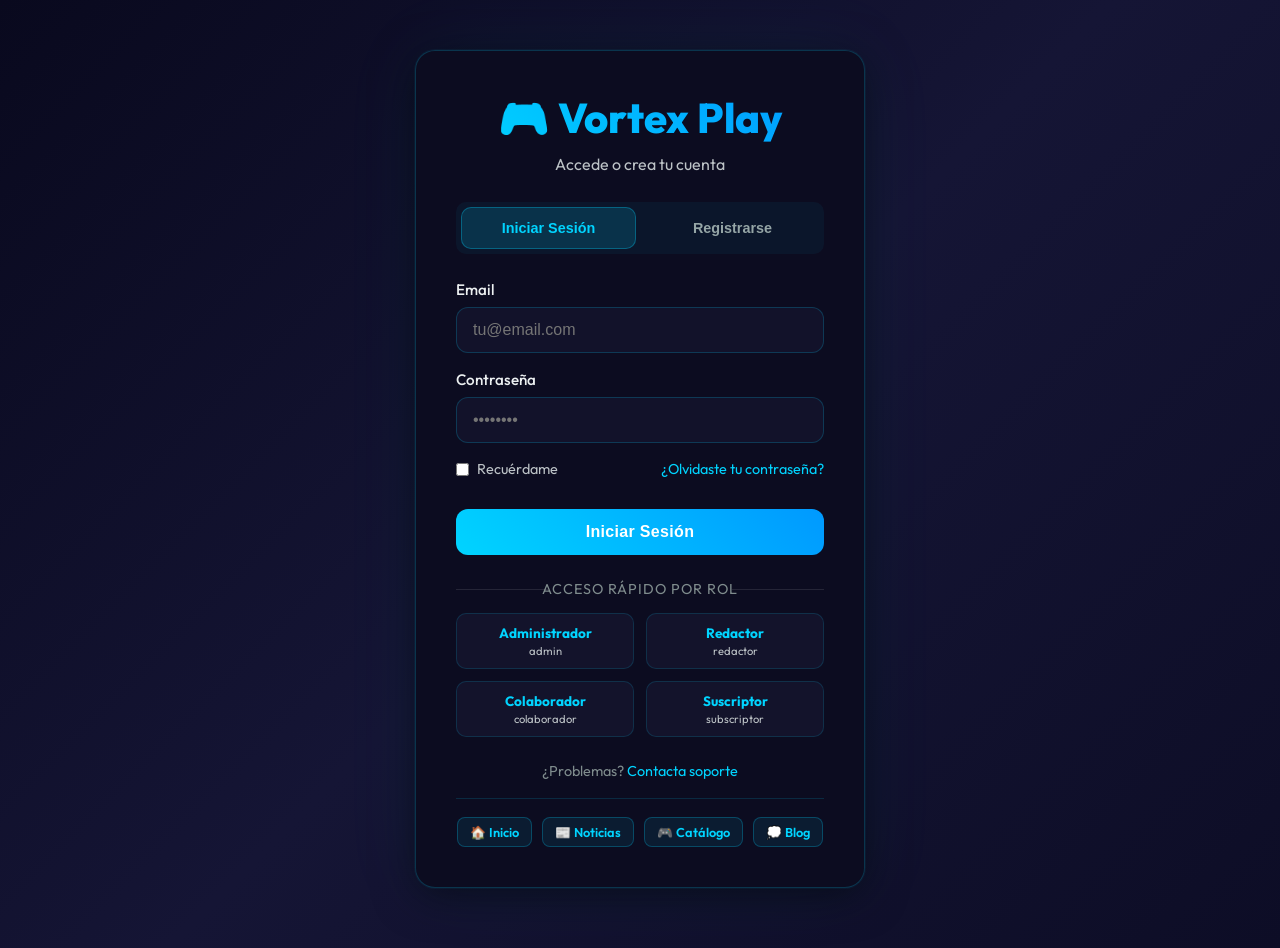
==== commit 8c62c9e0: "feat: integración frontend con backend PHP" ====
--- a/pages/auth.html
+++ b/pages/auth.html
@@ -51,28 +51,28 @@
                 <div class="quick-login-title" data-i18n="auth.quick.title">Acceso Rápido por Rol</div>
                 <div class="quick-login-grid">
                     <div class="quick-login-card"
-                         data-email="admin@gamehub.com"
-                         data-password="admin123">
+                         data-email="carlos@gamehub.com"
+                         data-password="admin">
                         <div class="role-title" data-i18n="auth.quick.admin">Administrador</div>
-                        <div class="role-desc">admin123</div>
+                        <div class="role-desc">admin</div>
                     </div>
                     <div class="quick-login-card"
-                         data-email="redactor@gamehub.com"
-                         data-password="redactor123">
+                         data-email="hector@gamehub.com"
+                         data-password="redactor">
                         <div class="role-title" data-i18n="auth.quick.writer">Redactor</div>
-                        <div class="role-desc">redactor123</div>
+                        <div class="role-desc">redactor</div>
                     </div>
                     <div class="quick-login-card"
-                         data-email="colaborador@gamehub.com"
-                         data-password="colaborador123">
+                         data-email="conesa@gamehub.com"
+                         data-password="colaborador">
                         <div class="role-title" data-i18n="auth.quick.collaborator">Colaborador</div>
-                        <div class="role-desc">colaborador123</div>
+                        <div class="role-desc">colaborador</div>
                     </div>
                     <div class="quick-login-card"
-                         data-email="suscriptor@gamehub.com"
-                         data-password="suscriptor123">
+                         data-email="pepe@gamehub.com"
+                         data-password="subscriptor">
                         <div class="role-title" data-i18n="auth.quick.subscriber">Suscriptor</div>
-                        <div class="role-desc">suscriptor123</div>
+                        <div class="role-desc">subscriptor</div>
                     </div>
                 </div>
             </form>
--- a/css/styles.css
+++ b/css/styles.css
@@ -2455,9 +2455,9 @@
 
 /* ─── Contact ─── */
 .contact-container {
-    max-width: 600px;
+    max-width: 1100px;
     margin: 0 auto;
-    padding: 60px 20px 80px;
+    padding: 50px 20px 80px;
 }
 
 .contact-header {
@@ -2467,7 +2467,10 @@
 .contact-header h1 {
     font-size: 2.4rem;
     font-weight: 800;
-    color: #fff;
+    background: linear-gradient(45deg, #00d4ff, #0099ff);
+    -webkit-background-clip: text;
+    -webkit-text-fill-color: transparent;
+    background-clip: text;
 }
 .contact-header p {
     color: #95a5a6;
@@ -2566,6 +2569,111 @@
 .contact-info-card h4 { color: #00d4ff; font-size: 0.85rem; font-weight: 700; margin-bottom: 4px; }
 .contact-info-card p { color: #7f8c8d; font-size: 0.82rem; }
 
+/* ─── Contact: 2-column layout ─── */
+.contact-layout {
+    display: grid;
+    grid-template-columns: 2fr 3fr;
+    gap: 35px;
+    align-items: start;
+}
+
+.contact-info-panel {
+    background: rgba(15, 15, 38, 0.75);
+    border: 1px solid rgba(0, 212, 255, 0.12);
+    border-radius: 20px;
+    padding: 2.2rem;
+    backdrop-filter: blur(10px);
+    position: sticky;
+    top: 90px;
+}
+
+.contact-panel-intro {
+    font-size: 0.93rem;
+    color: #95a5a6;
+    line-height: 1.75;
+    margin-bottom: 26px;
+    padding-bottom: 22px;
+    border-bottom: 1px solid rgba(255, 255, 255, 0.06);
+}
+
+.contact-detail-list {
+    display: flex;
+    flex-direction: column;
+    gap: 18px;
+    margin-bottom: 26px;
+    padding-bottom: 22px;
+    border-bottom: 1px solid rgba(255, 255, 255, 0.06);
+}
+
+.contact-detail-item {
+    display: flex;
+    gap: 14px;
+    align-items: flex-start;
+}
+
+.cdi-icon {
+    font-size: 1.2rem;
+    width: 36px;
+    height: 36px;
+    display: flex;
+    align-items: center;
+    justify-content: center;
+    flex-shrink: 0;
+    background: rgba(0, 212, 255, 0.07);
+    border: 1px solid rgba(0, 212, 255, 0.15);
+    border-radius: 9px;
+}
+
+.cdi-body h4 {
+    font-size: 0.72rem;
+    font-weight: 700;
+    color: #00d4ff;
+    letter-spacing: 0.08em;
+    text-transform: uppercase;
+    margin-bottom: 4px;
+}
+
+.cdi-body p {
+    font-size: 0.88rem;
+    color: #bdc3c7;
+    line-height: 1.55;
+}
+
+.socials-title {
+    font-size: 0.72rem;
+    font-weight: 700;
+    color: #7f8c8d;
+    letter-spacing: 0.08em;
+    text-transform: uppercase;
+    margin-bottom: 12px;
+}
+
+.socials-grid {
+    display: flex;
+    flex-wrap: wrap;
+    gap: 8px;
+}
+
+.social-pill {
+    padding: 5px 13px;
+    border-radius: 20px;
+    font-size: 0.78rem;
+    font-weight: 700;
+    text-decoration: none;
+    transition: opacity 0.2s ease, transform 0.2s ease;
+    display: inline-flex;
+    align-items: center;
+    gap: 5px;
+}
+
+.social-pill:hover { opacity: 0.75; transform: translateY(-1px); }
+
+.social-pill.twitch   { background: rgba(145,70,255,0.12); color: #9146ff; border: 1px solid rgba(145,70,255,0.28); }
+.social-pill.youtube  { background: rgba(255,68,68,0.1);   color: #ff4444; border: 1px solid rgba(255,68,68,0.25); }
+.social-pill.twitter  { background: rgba(29,155,240,0.1);  color: #1d9bf0; border: 1px solid rgba(29,155,240,0.25); }
+.social-pill.discord  { background: rgba(88,101,242,0.1);  color: #5865f2; border: 1px solid rgba(88,101,242,0.28); }
+.social-pill.instagram{ background: rgba(225,48,108,0.1);  color: #e1306c; border: 1px solid rgba(225,48,108,0.25); }
+
 /* ─── Auth card (auth.html) ─── */
 .auth-page-wrapper {
     display: flex;
@@ -2629,6 +2737,8 @@
 @media (max-width: 900px) {
     .agenda-layout { flex-direction: column; }
     .detail-panel { width: 100%; }
+    .contact-layout { grid-template-columns: 1fr; }
+    .contact-info-panel { position: static; }
 }
 @media (max-width: 480px) {
     .calendar-cell { min-height: 50px; padding: 4px; }
@@ -2639,3 +2749,449 @@
     .auth-page-wrapper { padding: 30px 16px 40px; }
     .auth-card { padding: 1.8rem 1.2rem; border-radius: 16px; }
 }
+
+/* ─── News image upload (dashboard) ─── */
+.news-image-upload-label {
+    display: flex;
+    align-items: center;
+    gap: 10px;
+    width: 100%;
+    padding: 10px 14px;
+    background: rgba(10, 10, 28, 0.85);
+    border: 1px dashed rgba(0, 212, 255, 0.3);
+    border-radius: 12px;
+    color: #7f8c8d;
+    font-size: 0.9rem;
+    cursor: pointer;
+    transition: border-color 0.2s ease, background 0.2s ease, color 0.2s ease;
+    min-height: 44px;
+    box-sizing: border-box;
+    user-select: none;
+}
+
+.news-image-upload-label:hover {
+    border-color: rgba(0, 212, 255, 0.7);
+    background: rgba(0, 212, 255, 0.05);
+    color: #00d4ff;
+}
+
+.news-image-upload-label.has-image {
+    border-style: solid;
+    border-color: rgba(46, 204, 113, 0.5);
+    color: #2ecc71;
+}
+
+.news-image-preview {
+    width: 100%;
+    height: 130px;
+    border-radius: 10px;
+    background-size: cover;
+    background-position: center;
+    background-repeat: no-repeat;
+    margin-top: 10px;
+    border: 1px solid rgba(0, 212, 255, 0.2);
+    display: none;
+}
+
+/* ═══════════════════════════════════════════════════════════════════
+   MULTIMEDIA HUB  (RF-06)
+   ═══════════════════════════════════════════════════════════════════ */
+.multimedia-container {
+    max-width: 1200px;
+    margin: 0 auto;
+    padding: 40px 20px 80px;
+}
+
+.multimedia-header {
+    text-align: center;
+    margin-bottom: 50px;
+}
+
+.multimedia-header h1 {
+    font-size: 2.5rem;
+    font-weight: 800;
+    background: linear-gradient(45deg, #00d4ff, #0099ff);
+    -webkit-background-clip: text;
+    -webkit-text-fill-color: transparent;
+    background-clip: text;
+    margin-bottom: 10px;
+}
+
+.multimedia-header p {
+    color: #95a5a6;
+    font-size: 1.05rem;
+    max-width: 600px;
+    margin: 10px auto 0;
+}
+
+.multimedia-section {
+    margin-bottom: 60px;
+}
+
+.multimedia-section-title {
+    font-size: 1.4rem;
+    font-weight: 700;
+    color: #fff;
+    margin-bottom: 25px;
+    padding-bottom: 12px;
+    border-bottom: 2px solid rgba(0, 212, 255, 0.15);
+}
+
+/* Video cards */
+.video-grid {
+    display: grid;
+    grid-template-columns: repeat(3, 1fr);
+    gap: 25px;
+}
+
+.video-card {
+    background: rgba(15, 15, 35, 0.9);
+    border: 1px solid rgba(0, 212, 255, 0.12);
+    border-radius: 14px;
+    overflow: hidden;
+    transition: transform 0.3s ease, box-shadow 0.3s ease, border-color 0.3s ease;
+}
+
+.video-card:hover {
+    transform: translateY(-4px);
+    box-shadow: 0 12px 35px rgba(0, 212, 255, 0.15);
+    border-color: rgba(0, 212, 255, 0.3);
+}
+
+.iframe-wrapper {
+    position: relative;
+    width: 100%;
+    padding-bottom: 56.25%;
+    background: #000;
+}
+
+.iframe-wrapper iframe {
+    position: absolute;
+    top: 0; left: 0;
+    width: 100%; height: 100%;
+    border: none;
+}
+
+.video-card-info {
+    padding: 15px 18px 18px;
+}
+
+.video-card-title {
+    font-size: 1rem;
+    font-weight: 700;
+    color: #fff;
+    margin-bottom: 8px;
+    line-height: 1.3;
+}
+
+.video-card-meta {
+    font-size: 0.82rem;
+    color: #7f8c8d;
+    display: flex;
+    align-items: center;
+    gap: 8px;
+    flex-wrap: wrap;
+}
+
+.video-card-tag {
+    background: rgba(0, 212, 255, 0.08);
+    color: #00d4ff;
+    border: 1px solid rgba(0, 212, 255, 0.2);
+    border-radius: 4px;
+    padding: 2px 8px;
+    font-size: 0.75rem;
+    font-weight: 600;
+}
+
+/* Streamer cards */
+.streamer-grid {
+    display: grid;
+    grid-template-columns: repeat(auto-fill, minmax(200px, 1fr));
+    gap: 20px;
+}
+
+.streamer-card {
+    background: rgba(15, 15, 35, 0.9);
+    border: 1px solid rgba(0, 212, 255, 0.1);
+    border-radius: 14px;
+    padding: 25px 18px;
+    text-align: center;
+    transition: transform 0.3s ease, border-color 0.3s ease, box-shadow 0.3s ease;
+}
+
+.streamer-card:hover {
+    transform: translateY(-4px);
+    border-color: rgba(0, 212, 255, 0.35);
+    box-shadow: 0 8px 25px rgba(0, 212, 255, 0.1);
+}
+
+.streamer-avatar {
+    width: 72px;
+    height: 72px;
+    border-radius: 50%;
+    margin: 0 auto 14px;
+    display: flex;
+    align-items: center;
+    justify-content: center;
+    font-size: 2.2rem;
+    border: 2px solid rgba(0, 212, 255, 0.25);
+    background: rgba(0, 212, 255, 0.05);
+}
+
+.streamer-name {
+    font-size: 1.05rem;
+    font-weight: 700;
+    color: #fff;
+    margin-bottom: 8px;
+}
+
+.streamer-platform {
+    font-size: 0.75rem;
+    font-weight: 700;
+    padding: 3px 10px;
+    border-radius: 20px;
+    display: inline-block;
+    margin-bottom: 10px;
+}
+
+.streamer-platform.twitch {
+    background: rgba(145, 70, 255, 0.12);
+    color: #9146ff;
+    border: 1px solid rgba(145, 70, 255, 0.25);
+}
+
+.streamer-platform.youtube {
+    background: rgba(255, 68, 68, 0.1);
+    color: #ff4444;
+    border: 1px solid rgba(255, 68, 68, 0.22);
+}
+
+.streamer-viewers {
+    font-size: 0.82rem;
+    color: #95a5a6;
+    margin-bottom: 4px;
+}
+
+.streamer-viewers span { color: #00d4ff; font-weight: 700; }
+
+.streamer-game {
+    font-size: 0.78rem;
+    color: #7f8c8d;
+    font-style: italic;
+}
+
+/* ═══════════════════════════════════════════════════════════════════
+   EQUIPO / TEAM PAGE  (RF-08)
+   ═══════════════════════════════════════════════════════════════════ */
+.team-container {
+    max-width: 1100px;
+    margin: 0 auto;
+    padding: 40px 20px 80px;
+}
+
+.team-header {
+    text-align: center;
+    margin-bottom: 50px;
+}
+
+.team-header h1 {
+    font-size: 2.5rem;
+    font-weight: 800;
+    background: linear-gradient(45deg, #00d4ff, #0099ff);
+    -webkit-background-clip: text;
+    -webkit-text-fill-color: transparent;
+    background-clip: text;
+    margin-bottom: 10px;
+}
+
+.team-header p {
+    color: #95a5a6;
+    font-size: 1.05rem;
+    max-width: 600px;
+    margin: 10px auto 0;
+}
+
+.team-section-label {
+    font-size: 0.78rem;
+    font-weight: 700;
+    letter-spacing: 0.12em;
+    text-transform: uppercase;
+    color: #00d4ff;
+    text-align: center;
+    margin: 45px 0 22px;
+    display: flex;
+    align-items: center;
+    gap: 14px;
+}
+
+.team-section-label::before,
+.team-section-label::after {
+    content: '';
+    flex: 1;
+    height: 1px;
+    background: rgba(0, 212, 255, 0.18);
+}
+
+.team-grid {
+    display: grid;
+    grid-template-columns: repeat(auto-fill, minmax(280px, 1fr));
+    gap: 24px;
+}
+
+.team-card {
+    background: rgba(15, 15, 35, 0.9);
+    border: 1px solid rgba(0, 212, 255, 0.12);
+    border-radius: 16px;
+    padding: 30px 22px;
+    text-align: center;
+    transition: transform 0.3s ease, box-shadow 0.3s ease, border-color 0.3s ease;
+}
+
+.team-card:hover {
+    transform: translateY(-5px);
+    box-shadow: 0 15px 40px rgba(0, 212, 255, 0.12);
+    border-color: rgba(0, 212, 255, 0.3);
+}
+
+.member-avatar {
+    width: 88px;
+    height: 88px;
+    border-radius: 50%;
+    margin: 0 auto 16px;
+    display: flex;
+    align-items: center;
+    justify-content: center;
+    font-size: 2.8rem;
+    border: 2px solid rgba(0, 212, 255, 0.25);
+    background: rgba(0, 212, 255, 0.05);
+    box-shadow: 0 0 18px rgba(0, 212, 255, 0.08);
+}
+
+.member-name {
+    font-size: 1.15rem;
+    font-weight: 800;
+    color: #fff;
+    margin-bottom: 8px;
+}
+
+.member-role-badge {
+    display: inline-block;
+    padding: 4px 14px;
+    border-radius: 20px;
+    font-size: 0.72rem;
+    font-weight: 700;
+    letter-spacing: 0.06em;
+    text-transform: uppercase;
+    margin-bottom: 14px;
+}
+
+.member-role-badge.admin {
+    background: rgba(231, 76, 60, 0.1);
+    color: #e74c3c;
+    border: 1px solid rgba(231, 76, 60, 0.25);
+}
+
+.member-role-badge.writer {
+    background: rgba(241, 196, 15, 0.1);
+    color: #f1c40f;
+    border: 1px solid rgba(241, 196, 15, 0.25);
+}
+
+.member-role-badge.collaborator {
+    background: rgba(52, 152, 219, 0.1);
+    color: #3498db;
+    border: 1px solid rgba(52, 152, 219, 0.25);
+}
+
+.member-description {
+    font-size: 0.88rem;
+    color: #95a5a6;
+    line-height: 1.65;
+}
+
+/* ═══════════════════════════════════════════════════════════════════
+   FOOTER ENRIQUECIDO
+   ═══════════════════════════════════════════════════════════════════ */
+.main-footer {
+    padding: 30px 20px;
+    color: #7f8c8d;
+    font-size: 0.9rem;
+    border-top: 1px solid rgba(0, 212, 255, 0.1);
+    margin-top: 60px;
+    text-align: center;
+}
+
+.footer-inner {
+    max-width: 1200px;
+    margin: 0 auto;
+}
+
+.footer-links {
+    display: flex;
+    flex-wrap: wrap;
+    justify-content: center;
+    gap: 6px 20px;
+    margin-bottom: 14px;
+}
+
+.footer-links a {
+    color: #7f8c8d;
+    text-decoration: none;
+    font-size: 0.85rem;
+    transition: color 0.2s ease;
+}
+
+.footer-links a:hover { color: #00d4ff; }
+
+.footer-copy {
+    font-size: 0.82rem;
+    color: #4a5568;
+}
+
+/* ═══════════════════════════════════════════════════════════════════
+   RESPONSIVE — NUEVAS PÁGINAS + MEJORAS DASHBOARD MÓVIL  (RF-11)
+   ═══════════════════════════════════════════════════════════════════ */
+@media (max-width: 1024px) {
+    .video-grid { grid-template-columns: repeat(2, 1fr); }
+    .streamer-grid { grid-template-columns: repeat(auto-fill, minmax(180px, 1fr)); }
+}
+
+@media (max-width: 768px) {
+    /* Multimedia */
+    .multimedia-header h1, .team-header h1 { font-size: 1.9rem; }
+    .multimedia-container, .team-container { padding: 25px 15px 60px; }
+    .streamer-grid { grid-template-columns: repeat(2, 1fr); }
+    .team-grid { grid-template-columns: repeat(auto-fill, minmax(240px, 1fr)); }
+
+    /* Dashboard */
+    .dashboard-grid { grid-template-columns: repeat(2, 1fr); }
+    .profile-form { max-width: 100%; }
+    .news-create-form .form-row { flex-direction: column !important; }
+
+    /* Index carousel */
+    .news-item-content { padding: 1.4rem 1.6rem; }
+
+    /* Footer */
+    .footer-links { gap: 6px 14px; }
+}
+
+@media (max-width: 600px) {
+    .video-grid { grid-template-columns: 1fr; }
+}
+
+@media (max-width: 480px) {
+    /* Multimedia & Team */
+    .multimedia-header h1, .team-header h1 { font-size: 1.5rem; }
+    .streamer-grid { grid-template-columns: 1fr; }
+    .team-grid { grid-template-columns: 1fr; }
+    .multimedia-section-title { font-size: 1.1rem; }
+
+    /* Dashboard */
+    .dashboard-grid { grid-template-columns: 1fr; }
+    .stat-card { padding: 14px; }
+    .sidebar { padding: 16px; }
+
+    /* Footer */
+    .footer-links { gap: 5px 10px; }
+    .footer-links a { font-size: 0.78rem; }
+}
